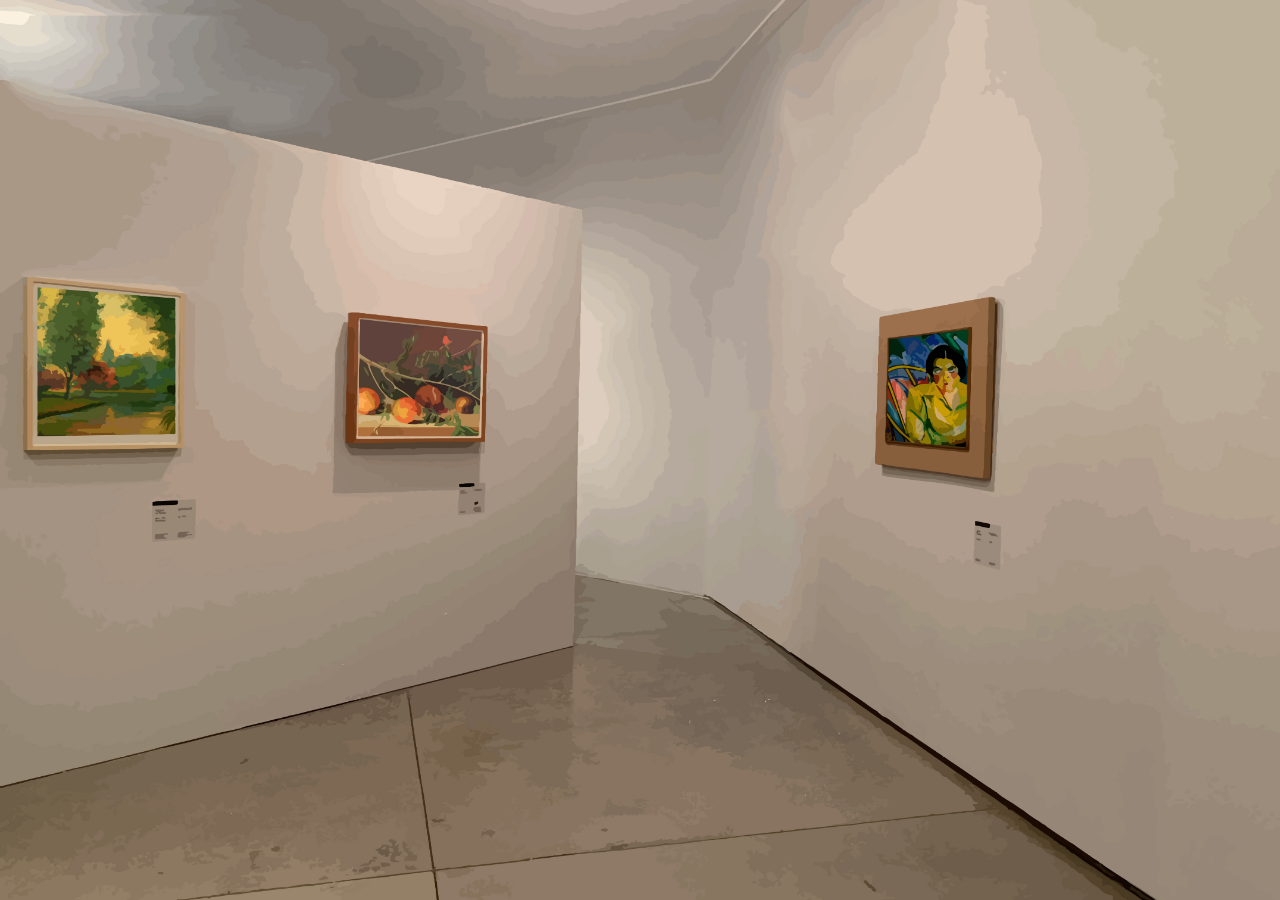
==== sala1/index.html @ 77aff804 "Reorganizando e criando as páginas/botões da sala2" ====
<!DOCTYPE html>
<html lang="en">
<head>
    <meta charset="UTF-8">
    <meta http-equiv="X-UA-Compatible" content="IE=edge">
    <meta name="viewport" content="width=device-width, initial-scale=1.0">

    <link href="../css.css" rel="stylesheet">

    <title>Centenário</title>
    <script>
        function left(){
            window.location.href = "./left.html";
        }
        function right(){
            window.location.href = "./right.html";
        }
    </script>
</head>
<body>

    <div id="fundo-externo">
        <div id="fundo">
            <img src="../Images/mid.jpg" />
            <button class="btn-left" onclick="left()"></a></button>
            <button class="btn-right" onclick="right()"></a></button>
        </div>
    </div>
    
</body>
</html>
---- css.css ----
* {
    margin: 0;
    padding:0;
}

body, html {
    width: 100%;
    height: 100%;
    font-family: Arial, Tahoma, sans-serif;
}

#fundo-externo {
    overflow: hidden; 
    width: 100%;
    height: 100%;
    position: relative;
}

#fundo {
    position: fixed; 
    width: 100%;
    height: 100%;
}

#fundo img{
    width: 100%; 
    height: 100%;
    position: absolute;
}

#fundomid img {
    width: 100%; 
    position: absolute;
    bottom: -350px;
}

.btn-left{
    top: 25%;
    left: 1%;
    position: absolute;

    background: transparent;
    border: none;
    outline: none;
    display: block;
    height: 18.5rem;
    width: 38rem;
}

.btn-right{
    top: 28%;
    left: 63%;
    position: absolute;

    background: transparent;
    border: none;
    outline: none;
    display: block;
    height: 15rem;
    width: 15rem;
}

.btn-video-s1{
    top: 17%;
    left: 29%;
    position: absolute;

    background: transparent;
    border: none;
    outline: none;
    display: block;
    height: 25rem;
    width: 28rem;
}

.btn-sala2-left{
    top: 37%;
    left: 8%;
    position: absolute;

    background: transparent;
    border: none;
    outline: none;
    display: block;
    height: 16rem;
    width: 37rem;
}

.btn-sala2-right{
    top: 40%;
    left: 60%;
    position: absolute;

    background: transparent;
    border: none;
    outline: none;
    display: block;
    height: 15rem;
    width: 28rem;
}

:hover .btn-left, .btn-right, .btn-video-s1, .btn-sala2-left, .btn-sala2-right{
    cursor: pointer;
}

#btn-fixed {
    overflow: hidden;
    position: absolute;
}
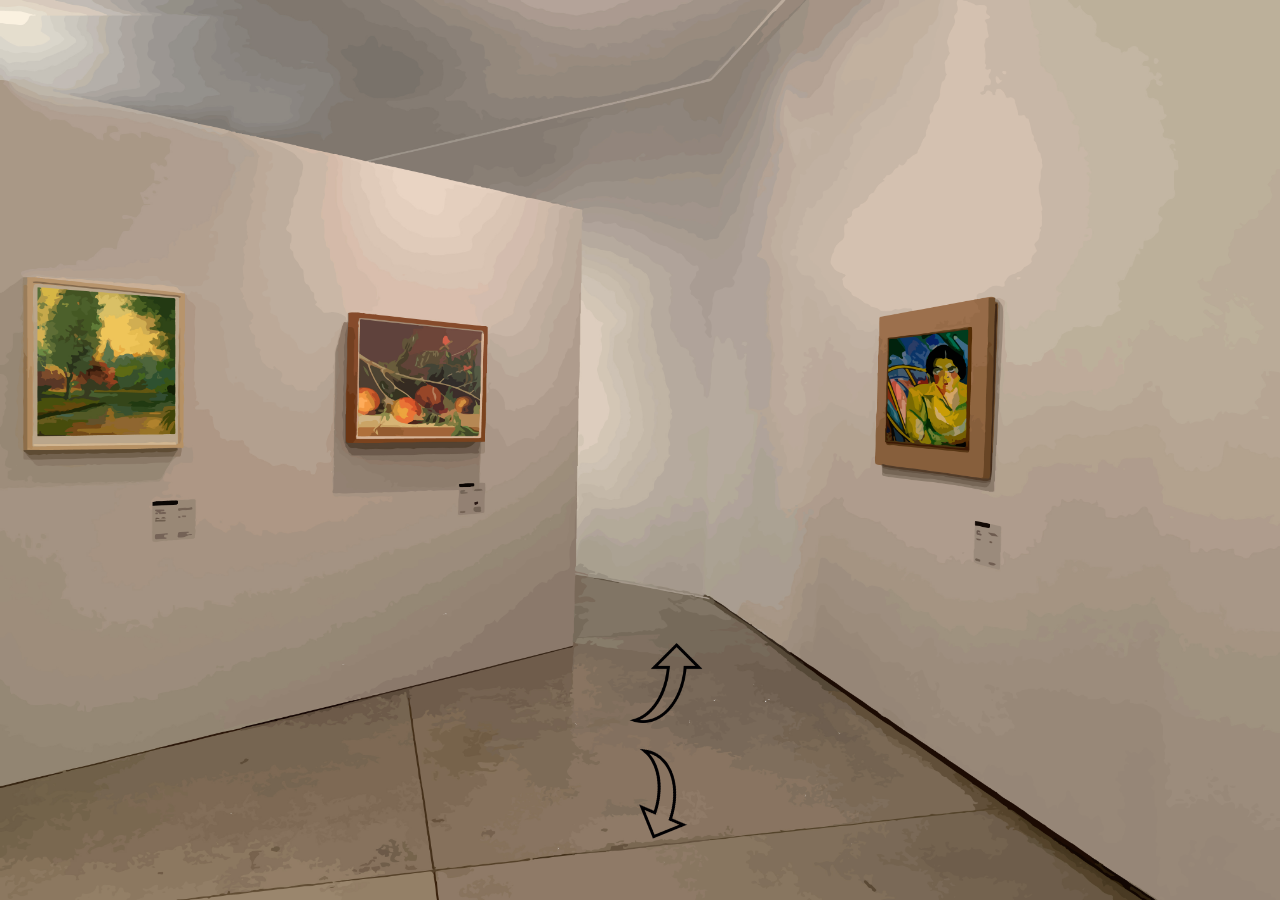
==== commit ab9783af: "adição de botões de navegação entre as salas e vídeos faltantes nas salas 2 e 3" ====
--- a/sala1/index.html
+++ b/sala1/index.html
@@ -15,6 +15,13 @@
         function right(){
             window.location.href = "./right.html";
         }
+        function next(){
+            window.location.href = "../sala2/sala2-index.html";
+        }
+        function next3(){
+            window.location.href = "../sala3/sala3-index.html";
+        }
+
     </script>
 </head>
 <body>
@@ -22,10 +29,13 @@
     <div id="fundo-externo">
         <div id="fundo">
             <img src="../Images/mid.jpg" />
-            <button class="btn-left" onclick="left()"></a></button>
-            <button class="btn-right" onclick="right()"></a></button>
+            <button class="btn-left" onclick="left()"></button>
+            <button class="btn-right" onclick="right()"></button>
+            <button class="btn-to-sala2" onclick="next()"><img src="../Images/arrow-up.png" /></button>
+            <button class="btn-to-sala3" onclick="next3()"><img src="../Images/arrow-up.png" /></button>
         </div>
     </div>
     
+    
 </body>
 </html>--- a/css.css
+++ b/css.css
@@ -60,17 +60,63 @@
     width: 15rem;
 }
 
+.btn-to-sala1{
+    top: 95%;
+    left: 50%;
+    position: absolute;
+
+    background: transparent;
+    border: none;
+    outline: none;
+    display: block;
+    height: 5rem;
+    width: 5rem;
+    transform:rotate(230deg);
+}
+
+.btn-to-sala1p1{
+    top: 90%;
+    left: 46%;
+    position: absolute;
+
+    background: transparent;
+    border: none;
+    outline: none;
+    display: block;
+    height: 5rem;
+    width: 5rem;
+    transform:rotate(230deg);
+}
+
+.btn-to-sala2{
+    top: 67%;
+    left: 52%;
+    position: absolute;
+
+    background: transparent;
+    border: none;
+    outline: none;
+    display: block;
+    height: 5rem;
+    width: 5rem;
+    transform: scaleX(-1);
+}
+
+:hover .btn-to-sala2, .btn-to-sala3, .btn-to-sala1, .btn-to-sala1p1{
+    cursor: grab;
+}
+
 .btn-video-s1{
-    top: 17%;
-    left: 29%;
-    position: absolute;
-
-    background: transparent;
-    border: none;
-    outline: none;
-    display: block;
-    height: 25rem;
-    width: 28rem;
+    top: 21%;
+    left: 31.5%;
+    position: absolute;
+
+    background: transparent;
+    border: none;
+    outline: none;
+    display: block;
+    height: 46rem;
+    width: 50rem;
 }
 
 .btn-sala2-left{
@@ -99,11 +145,93 @@
     width: 28rem;
 }
 
-:hover .btn-left, .btn-right, .btn-video-s1, .btn-sala2-left, .btn-sala2-right{
+.btn-video-s2{
+    top: 21%;
+    left: 9%;
+    position: absolute;
+
+    background: transparent;
+    border: none;
+    outline: none;
+    display: block;
+    height: 40rem;
+    width: 73rem;
+}
+
+.btn-to-sala3{
+    top: 90%;
+    left: 50%;
+    position: absolute;
+
+    background: transparent;
+    border: none;
+    outline: none;
+    display: block;
+    height: 5rem;
+    width: 5rem;
+    transform:rotate(203deg);
+}
+
+.btn-sala3-left{
+    top: 45%;
+    left: 5%;
+    position: absolute;
+
+    background: transparent;
+    border: none;
+    outline: none;
+    display: block;
+    height: 16rem;
+    width: 50rem;
+}
+
+.btn-sala3-right{
+    top: 40%;
+    left: 50%;
+    position: absolute;
+
+    background: transparent;
+    border: none;
+    outline: none;
+    display: block;
+    height: 20rem;
+    width: 57rem;
+}
+
+.btn-video-s3{
+    top: 31%;
+    left: 53%;
+    position: absolute;
+
+    background: transparent;
+    border: none;
+    outline: none;
+    display: block;
+    height: 40rem;
+    width: 86rem;
+}
+
+:hover .btn-left, .btn-right, .btn-video-s1, .btn-sala2-left, .btn-sala2-right, .btn-sala3-left, .btn-sala3-right{
     cursor: pointer;
 }
 
 #btn-fixed {
     overflow: hidden;
     position: absolute;
+}
+
+iframe{
+    position: relative; 
+    margin-left: 300px;
+}
+
+
+.mfp-hide{
+    display: none !;
+}
+
+.arrow{
+    height: 50px;
+    width: 50px;
+    position: absolute;
 }